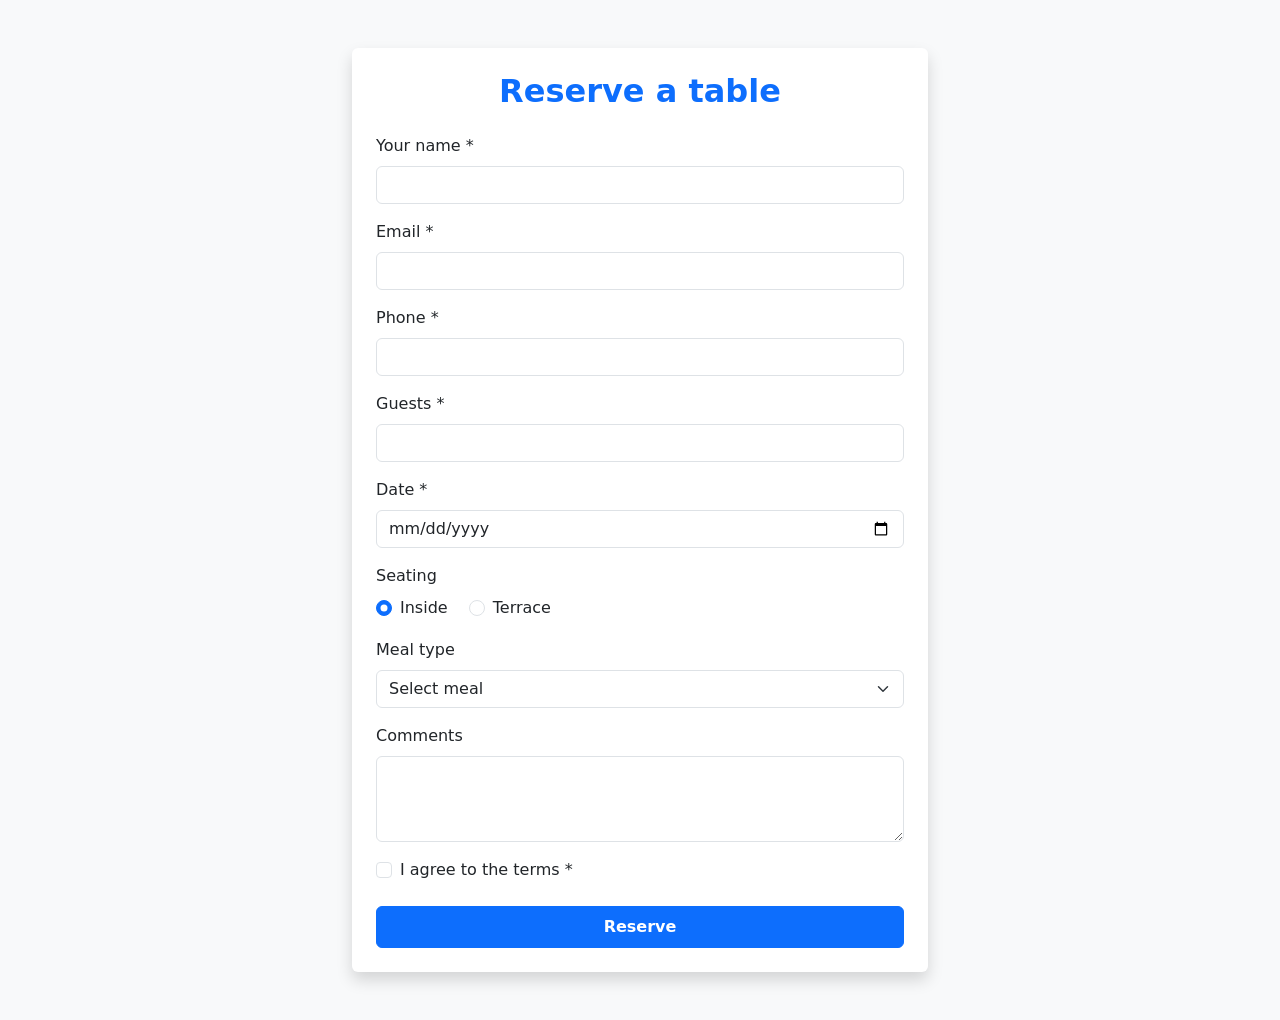
==== task3.html @ c435ef93 "2" ====
<!DOCTYPE html>
<html lang="en">
<head>
    <meta charset="UTF-8">
    <meta name="viewport" content="width=device-width, initial-scale=1.0">
    <title>Reserve a Table</title>
    <link href="https://cdn.jsdelivr.net/npm/bootstrap@5.3.3/dist/css/bootstrap.min.css" rel="stylesheet">
</head>
<body class="bg-light py-5">
    <div class="container" style="max-width: 600px;">
        <div class="card shadow border-0 p-4">
            <h2 class="mb-4 text-center fw-bold text-primary">Reserve a table</h2>
            <form>
                <div class="mb-3">
                    <label for="name" class="form-label">Your name *</label>
                    <input type="text" class="form-control" id="name" required>
                </div>

                <div class="mb-3">
                    <label for="email" class="form-label">Email *</label>
                    <input type="email" class="form-control" id="email" required>
                </div>

                <div class="mb-3">
                    <label for="phone" class="form-label">Phone *</label>
                    <input type="tel" class="form-control" id="phone" required>
                </div>

                <div class="mb-3">
                    <label for="guests" class="form-label">Guests *</label>
                    <input type="number" class="form-control" id="guests" min="1" max="20" required>
                </div>

                <div class="mb-3">
                    <label for="reservation-date" class="form-label">Date *</label>
                    <input type="date" class="form-control" id="reservation-date" required>
                </div>

                <div class="mb-3">
                    <label class="form-label d-block">Seating</label>
                    <div class="form-check form-check-inline">
                        <input class="form-check-input" type="radio" name="seating" id="seating-inside" value="Inside" checked>
                        <label class="form-check-label" for="seating-inside">Inside</label>
                    </div>
                    <div class="form-check form-check-inline">
                        <input class="form-check-input" type="radio" name="seating" id="seating-terrace" value="Terrace">
                        <label class="form-check-label" for="seating-terrace">Terrace</label>
                    </div>
                </div>

                <div class="mb-3">
                    <label for="meal" class="form-label">Meal type</label>
                    <select class="form-select" id="meal">
                        <option value="" disabled selected>Select meal</option>
                        <option value="Lunch">Lunch</option>
                        <option value="Dinner">Dinner</option>
                    </select>
                </div>

                <div class="mb-3">
                    <label for="comments" class="form-label">Comments</label>
                    <textarea class="form-control" id="comments" rows="3"></textarea>
                </div>

                <div class="mb-4 form-check">
                    <input type="checkbox" class="form-check-input" id="terms" required>
                    <label class="form-check-label" for="terms">I agree to the terms *</label>
                </div>

                <button type="submit" class="btn btn-primary w-100 py-2 fw-bold">Reserve</button>
            </form>
        </div>
    </div>
</body>
</html>
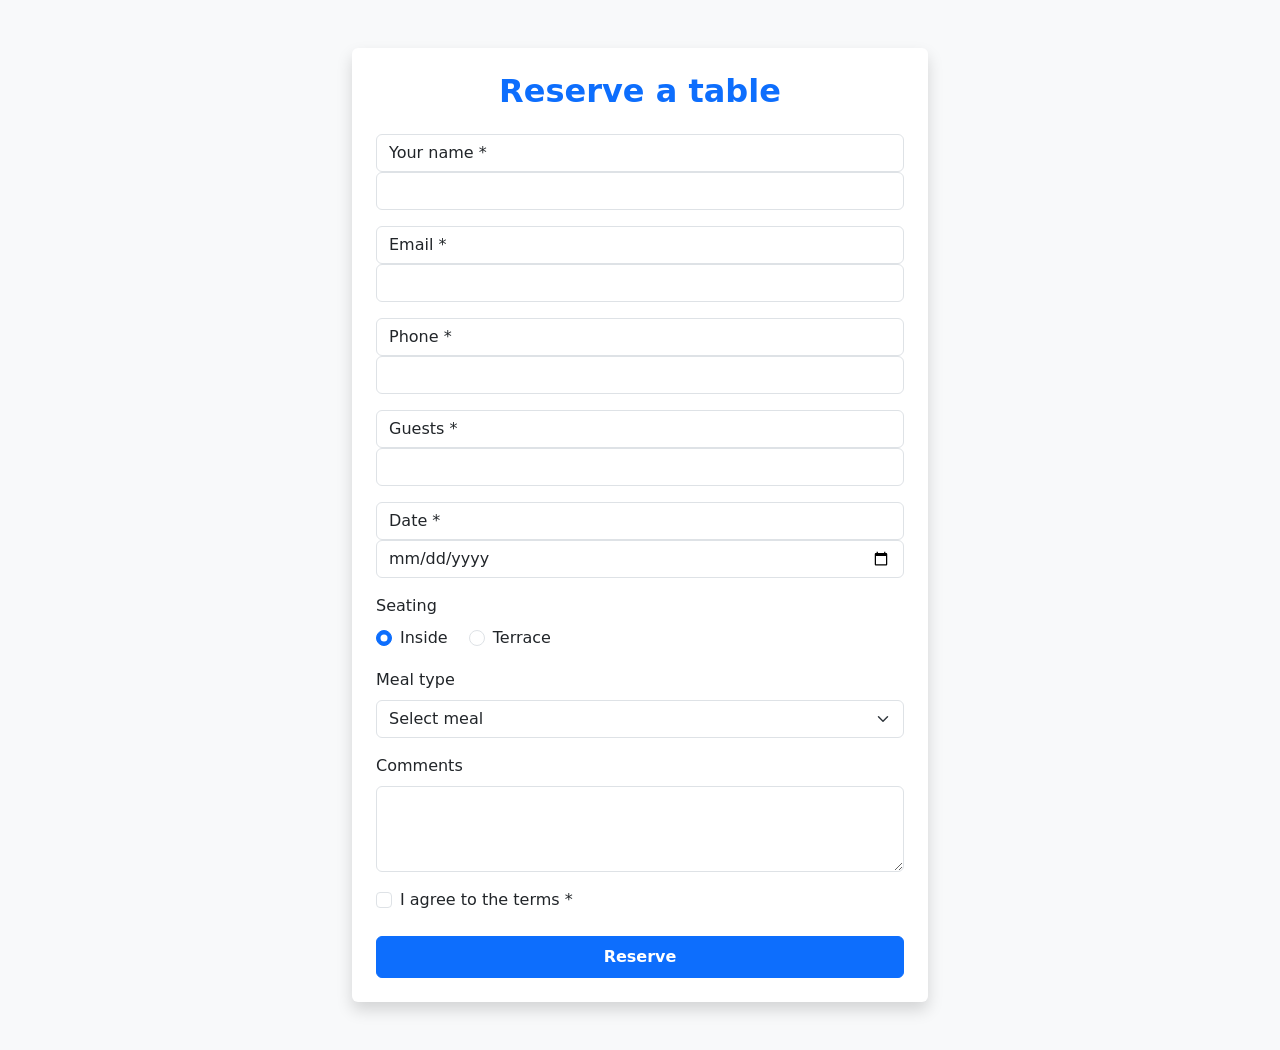
==== commit b1ee171c: "f" ====
--- a/task3.html
+++ b/task3.html
@@ -4,38 +4,48 @@
     <meta charset="UTF-8">
     <meta name="viewport" content="width=device-width, initial-scale=1.0">
     <title>Reserve a Table</title>
-    <link href="https://cdn.jsdelivr.net/npm/bootstrap@5.3.3/dist/css/bootstrap.min.css" rel="stylesheet">
+    <link href="https://cdn.jsdelivr.net/npm/bootstrap@5.3.3/dist/css/bootstrap.min.css" rel="stylesheet"> 
+    <style>
+        input:user-invalid ~ .invalid-feedback,
+        select:user-invalid ~ .invalid-feedback,
+        textarea:user-invalid ~ .invalid-feedback {
+            display: block;
+        }
+        input:user-valid {
+            border-color: #198754;
+        }
+    </style>
 </head>
 <body class="bg-light py-5">
     <div class="container" style="max-width: 600px;">
         <div class="card shadow border-0 p-4">
             <h2 class="mb-4 text-center fw-bold text-primary">Reserve a table</h2>
-            <form>
+            <form class="needs-validation" novalidate> 
                 <div class="mb-3">
-                    <label for="name" class="form-label">Your name *</label>
+                    <label for="name" class="form-control">Your name *</label>
                     <input type="text" class="form-control" id="name" required>
+                    <div class="invalid-feedback">Please enter your name.</div>
                 </div>
-
                 <div class="mb-3">
-                    <label for="email" class="form-label">Email *</label>
+                    <label for="email" class="form-control">Email *</label>
                     <input type="email" class="form-control" id="email" required>
+                    <div class="invalid-feedback">Please enter a valid email address.</div>
                 </div>
-
                 <div class="mb-3">
-                    <label for="phone" class="form-label">Phone *</label>
+                    <label for="phone" class="form-control">Phone *</label>
                     <input type="tel" class="form-control" id="phone" required>
+                    <div class="invalid-feedback">Please enter your phone number.</div>
                 </div>
-
                 <div class="mb-3">
-                    <label for="guests" class="form-label">Guests *</label>
+                    <label for="guests" class="form-control">Guests *</label>
                     <input type="number" class="form-control" id="guests" min="1" max="20" required>
+                    <div class="invalid-feedback">Please specify a number of guests (1-20).</div>
                 </div>
-
                 <div class="mb-3">
-                    <label for="reservation-date" class="form-label">Date *</label>
+                    <label for="reservation-date" class="form-control">Date *</label>
                     <input type="date" class="form-control" id="reservation-date" required>
+                    <div class="invalid-feedback">Please select a reservation date.</div>
                 </div>
-
                 <div class="mb-3">
                     <label class="form-label d-block">Seating</label>
                     <div class="form-check form-check-inline">
@@ -47,7 +57,6 @@
                         <label class="form-check-label" for="seating-terrace">Terrace</label>
                     </div>
                 </div>
-
                 <div class="mb-3">
                     <label for="meal" class="form-label">Meal type</label>
                     <select class="form-select" id="meal">
@@ -56,17 +65,15 @@
                         <option value="Dinner">Dinner</option>
                     </select>
                 </div>
-
                 <div class="mb-3">
                     <label for="comments" class="form-label">Comments</label>
                     <textarea class="form-control" id="comments" rows="3"></textarea>
                 </div>
-
                 <div class="mb-4 form-check">
                     <input type="checkbox" class="form-check-input" id="terms" required>
                     <label class="form-check-label" for="terms">I agree to the terms *</label>
+                    <div class="invalid-feedback">You must agree before submitting.</div>
                 </div>
-
                 <button type="submit" class="btn btn-primary w-100 py-2 fw-bold">Reserve</button>
             </form>
         </div>
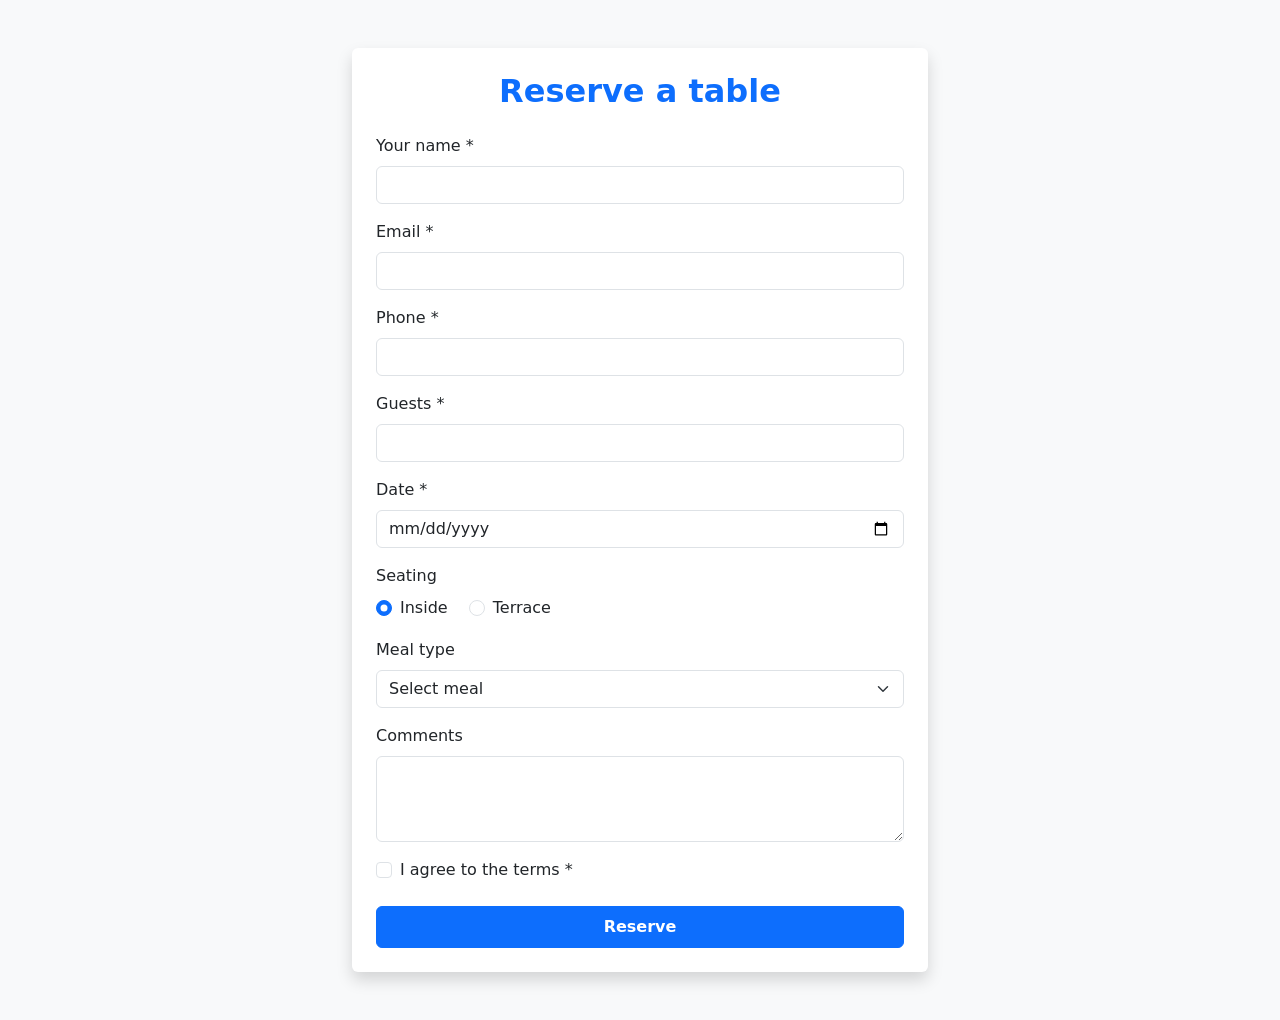
==== commit 442b3f9e: "fixed name" ====
--- a/task3.html
+++ b/task3.html
@@ -11,9 +11,6 @@
         textarea:user-invalid ~ .invalid-feedback {
             display: block;
         }
-        input:user-valid {
-            border-color: #198754;
-        }
     </style>
 </head>
 <body class="bg-light py-5">
@@ -22,27 +19,27 @@
             <h2 class="mb-4 text-center fw-bold text-primary">Reserve a table</h2>
             <form class="needs-validation" novalidate> 
                 <div class="mb-3">
-                    <label for="name" class="form-control">Your name *</label>
-                    <input type="text" class="form-control" id="name" required>
-                    <div class="invalid-feedback">Please enter your name.</div>
+                    <label for="name" class="form-label">Your name *</label>
+                    <input type="text" class="form-control" id="name" minlength="2" required>
+                    <div class="invalid-feedback">Please enter at least 2 characters for your name.</div>
                 </div>
                 <div class="mb-3">
-                    <label for="email" class="form-control">Email *</label>
+                    <label for="email" class="form-label">Email *</label>
                     <input type="email" class="form-control" id="email" required>
                     <div class="invalid-feedback">Please enter a valid email address.</div>
                 </div>
                 <div class="mb-3">
-                    <label for="phone" class="form-control">Phone *</label>
+                    <label for="phone" class="form-label">Phone *</label>
                     <input type="tel" class="form-control" id="phone" required>
                     <div class="invalid-feedback">Please enter your phone number.</div>
                 </div>
                 <div class="mb-3">
-                    <label for="guests" class="form-control">Guests *</label>
+                    <label for="guests" class="form-label">Guests *</label>
                     <input type="number" class="form-control" id="guests" min="1" max="20" required>
                     <div class="invalid-feedback">Please specify a number of guests (1-20).</div>
                 </div>
                 <div class="mb-3">
-                    <label for="reservation-date" class="form-control">Date *</label>
+                    <label for="reservation-date" class="form-label">Date *</label>
                     <input type="date" class="form-control" id="reservation-date" required>
                     <div class="invalid-feedback">Please select a reservation date.</div>
                 </div>
